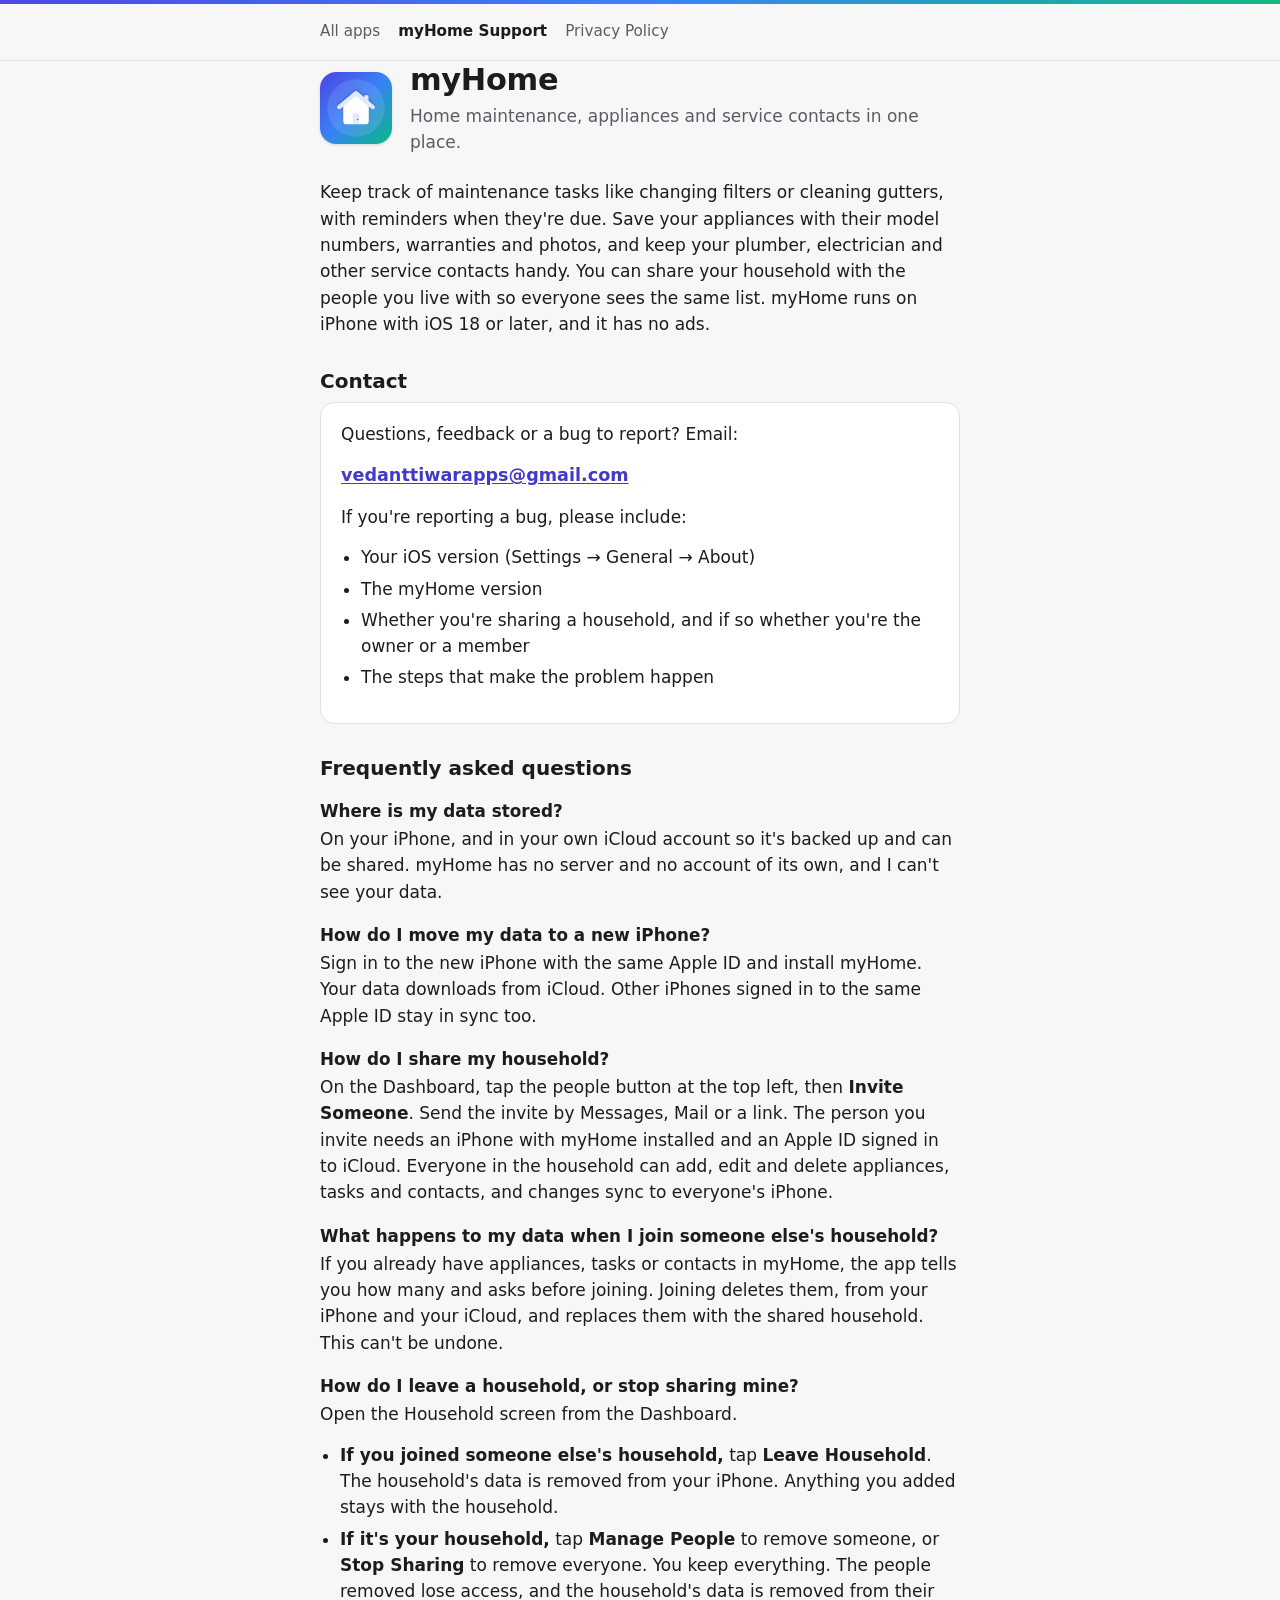
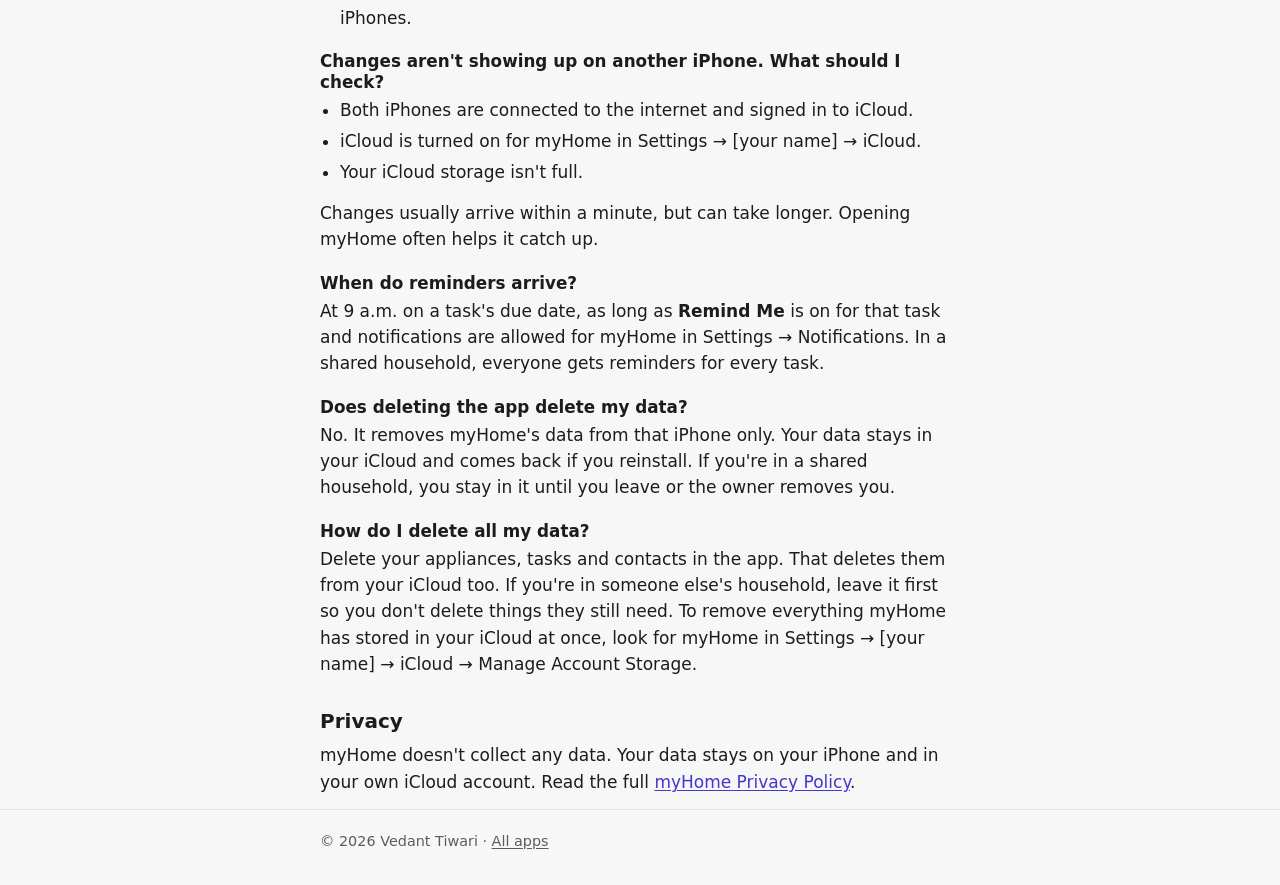
==== myhome/index.html @ 10a11e14 "Add myHome support and privacy pages - myhome/ Support page with FAQs (sync, household sharing, remi" ====
<!doctype html>
<html lang="en">
<head>
  <meta charset="utf-8">
  <meta name="viewport" content="width=device-width, initial-scale=1">
  <title>myHome Support</title>
  <meta name="description" content="Help and contact for myHome, an iPhone app for tracking home maintenance, appliances and service contacts, with household sharing through iCloud.">
  <link rel="stylesheet" href="../assets/site.css">
  <link rel="icon" type="image/png" href="../assets/icons/myhome.png">
  <link rel="apple-touch-icon" href="../assets/icons/myhome.png">
</head>
<body class="app-myhome">
  <header class="site-header">
    <div class="wrap">
      <nav aria-label="Site">
        <a href="../">All apps</a>
        <a href="./" aria-current="page">myHome Support</a>
        <a href="privacy/">Privacy Policy</a>
      </nav>
    </div>
  </header>

  <main class="wrap">
    <div class="hero">
      <img class="app-icon" src="../assets/icons/myhome.png" alt="" width="72" height="72">
      <div>
        <h1>myHome</h1>
        <p>Home maintenance, appliances and service contacts in one place.</p>
      </div>
    </div>

    <p>Keep track of maintenance tasks like changing filters or cleaning gutters, with reminders when they're due. Save your appliances with their model numbers, warranties and photos, and keep your plumber, electrician and other service contacts handy. You can share your household with the people you live with so everyone sees the same list. myHome runs on iPhone with iOS&nbsp;18 or later, and it has no ads.</p>

    <!-- App Store link: uncomment and add the URL once the app is live.
    <p><a href="https://apps.apple.com/app/idXXXXXXXXXX">Download myHome on the App Store</a></p>
    -->

    <h2 id="contact">Contact</h2>
    <div class="card">
      <p>Questions, feedback or a bug to report? Email:</p>
      <p><a class="email" href="mailto:vedanttiwarapps@gmail.com?subject=myHome%20support">vedanttiwarapps@gmail.com</a></p>
      <p>If you're reporting a bug, please include:</p>
      <ul>
        <li>Your iOS version (Settings → General → About)</li>
        <li>The myHome version</li>
        <li>Whether you're sharing a household, and if so whether you're the owner or a member</li>
        <li>The steps that make the problem happen</li>
      </ul>
    </div>

    <h2 id="faq">Frequently asked questions</h2>

    <h3>Where is my data stored?</h3>
    <p>On your iPhone, and in your own iCloud account so it's backed up and can be shared. myHome has no server and no account of its own, and I can't see your data.</p>

    <h3>How do I move my data to a new iPhone?</h3>
    <p>Sign in to the new iPhone with the same Apple ID and install myHome. Your data downloads from iCloud. Other iPhones signed in to the same Apple ID stay in sync too.</p>

    <h3>How do I share my household?</h3>
    <p>On the Dashboard, tap the people button at the top left, then <strong>Invite Someone</strong>. Send the invite by Messages, Mail or a link. The person you invite needs an iPhone with myHome installed and an Apple ID signed in to iCloud. Everyone in the household can add, edit and delete appliances, tasks and contacts, and changes sync to everyone's iPhone.</p>

    <h3>What happens to my data when I join someone else's household?</h3>
    <p>If you already have appliances, tasks or contacts in myHome, the app tells you how many and asks before joining. Joining deletes them, from your iPhone and your iCloud, and replaces them with the shared household. This can't be undone.</p>

    <h3>How do I leave a household, or stop sharing mine?</h3>
    <p>Open the Household screen from the Dashboard.</p>
    <ul>
      <li><strong>If you joined someone else's household,</strong> tap <strong>Leave Household</strong>. The household's data is removed from your iPhone. Anything you added stays with the household.</li>
      <li><strong>If it's your household,</strong> tap <strong>Manage People</strong> to remove someone, or <strong>Stop Sharing</strong> to remove everyone. You keep everything. The people removed lose access, and the household's data is removed from their iPhones.</li>
    </ul>

    <h3>Changes aren't showing up on another iPhone. What should I check?</h3>
    <ul>
      <li>Both iPhones are connected to the internet and signed in to iCloud.</li>
      <li>iCloud is turned on for myHome in Settings → [your name] → iCloud.</li>
      <li>Your iCloud storage isn't full.</li>
    </ul>
    <p>Changes usually arrive within a minute, but can take longer. Opening myHome often helps it catch up.</p>

    <h3>When do reminders arrive?</h3>
    <p>At 9 a.m. on a task's due date, as long as <strong>Remind Me</strong> is on for that task and notifications are allowed for myHome in Settings → Notifications. In a shared household, everyone gets reminders for every task.</p>

    <h3>Does deleting the app delete my data?</h3>
    <p>No. It removes myHome's data from that iPhone only. Your data stays in your iCloud and comes back if you reinstall. If you're in a shared household, you stay in it until you leave or the owner removes you.</p>

    <h3>How do I delete all my data?</h3>
    <p>Delete your appliances, tasks and contacts in the app. That deletes them from your iCloud too. If you're in someone else's household, leave it first so you don't delete things they still need. To remove everything myHome has stored in your iCloud at once, look for myHome in Settings → [your name] → iCloud → Manage Account Storage.</p>

    <h2 id="privacy">Privacy</h2>
    <p>myHome doesn't collect any data. Your data stays on your iPhone and in your own iCloud account. Read the full <a href="privacy/">myHome Privacy Policy</a>.</p>
  </main>

  <footer class="site-footer">
    <div class="wrap">
      <p>© 2026 Vedant Tiwari · <a href="../">All apps</a></p>
    </div>
  </footer>
</body>
</html>
---- assets/site.css ----
/* Shared styles for every app page. No external resources. */

:root {
  color-scheme: light dark;

  --bg: #f7f7f8;
  --surface: #ffffff;
  --text: #1c1c1e;
  --muted: #5b5b63;
  --border: #e2e2e6;
  --focus: #1a5fd0;

  /* Default accent; each app overrides these via a class on <body>. */
  --accent: #3a3a40;
  --accent-text: #3a3a40;
  --accent-gradient: linear-gradient(135deg, #6b6b73, #3a3a40);

  --radius: 14px;
  --font: -apple-system, BlinkMacSystemFont, system-ui, "Segoe UI", Roboto,
    "Helvetica Neue", Arial, sans-serif;
}

@media (prefers-color-scheme: dark) {
  :root {
    --bg: #111113;
    --surface: #1c1c1f;
    --text: #f2f2f4;
    --muted: #a8a8b0;
    --border: #2e2e33;
    --focus: #7fb0ff;
    --accent: #c8c8ce;
    --accent-text: #c8c8ce;
  }
}

/* ---- Per-app accent tokens ---- */

.app-mywallet {
  --accent: #4f46e5;
  --accent-text: #4338ca;
  --accent-gradient: linear-gradient(135deg, #4f46e5 0%, #3d7be8 50%, #1fb5a6 100%);
}

@media (prefers-color-scheme: dark) {
  .app-mywallet {
    --accent: #818cf8;
    --accent-text: #a5b4fc;
  }
}

.app-myhome {
  --accent: #4f46e5;
  --accent-text: #4338ca;
  --accent-gradient: linear-gradient(135deg, #4f46e5 0%, #3b82f6 50%, #10b981 100%);
}

@media (prefers-color-scheme: dark) {
  .app-myhome {
    --accent: #818cf8;
    --accent-text: #a5b4fc;
  }
}

/* ---- Base ---- */

*,
*::before,
*::after {
  box-sizing: border-box;
}

html {
  -webkit-text-size-adjust: 100%;
}

body {
  margin: 0;
  background: var(--bg);
  color: var(--text);
  font-family: var(--font);
  font-size: 17px;
  line-height: 1.55;
}

.wrap {
  max-width: 680px;
  margin: 0 auto;
  padding: 0 20px;
}

/* Thin accent band at the very top of each page */
body::before {
  content: "";
  display: block;
  height: 4px;
  background: var(--accent-gradient);
}

a {
  color: var(--accent-text);
  text-underline-offset: 2px;
}

a:hover {
  text-decoration-thickness: 2px;
}

:focus-visible {
  outline: 3px solid var(--focus);
  outline-offset: 2px;
  border-radius: 4px;
}

h1,
h2,
h3 {
  line-height: 1.25;
  margin: 0;
}

h1 {
  font-size: 1.9rem;
  letter-spacing: -0.01em;
}

h2 {
  font-size: 1.25rem;
  margin-top: 2rem;
  margin-bottom: 0.5rem;
}

h3 {
  font-size: 1.05rem;
  margin-top: 1.25rem;
  margin-bottom: 0.25rem;
}

p,
ul {
  margin: 0 0 0.9rem;
}

ul {
  padding-left: 1.25rem;
}

li + li {
  margin-top: 0.3rem;
}

/* ---- Header / nav ---- */

.site-header {
  padding: 16px 0;
  border-bottom: 1px solid var(--border);
}

.site-header nav {
  display: flex;
  flex-wrap: wrap;
  gap: 4px 18px;
  font-size: 0.95rem;
}

.site-header a {
  color: var(--muted);
  text-decoration: none;
}

.site-header a:hover {
  color: var(--text);
  text-decoration: underline;
}

.site-header a[aria-current="page"] {
  color: var(--text);
  font-weight: 600;
}

main {
  padding: 32px 0 40px;
}

/* ---- App hero ---- */

.hero {
  display: flex;
  align-items: center;
  gap: 18px;
  margin-bottom: 1.5rem;
}

.app-icon {
  width: 72px;
  height: 72px;
  border-radius: 22.5%;
  flex-shrink: 0;
  box-shadow: 0 1px 3px rgba(0, 0, 0, 0.15);
}

.hero p {
  margin: 0.25rem 0 0;
  color: var(--muted);
}

.meta {
  color: var(--muted);
  font-size: 0.95rem;
}

.summary {
  background: var(--surface);
  border: 1px solid var(--border);
  border-left: 4px solid var(--accent);
  border-radius: var(--radius);
  padding: 14px 18px;
  margin: 1rem 0 0.5rem;
}

.summary p:last-child {
  margin-bottom: 0;
}

/* ---- Cards ---- */

.card {
  background: var(--surface);
  border: 1px solid var(--border);
  border-radius: var(--radius);
  padding: 18px 20px;
}

.email {
  font-size: 1.1rem;
  font-weight: 600;
  user-select: all;
  -webkit-user-select: all;
  word-break: break-all;
}

/* ---- App list (home) ---- */

.app-list {
  list-style: none;
  padding: 0;
  margin: 1rem 0 0;
  display: grid;
  gap: 14px;
}

.app-card {
  display: flex;
  align-items: center;
  gap: 16px;
}

.app-card .app-icon {
  width: 60px;
  height: 60px;
}

.app-card h3 {
  margin: 0 0 0.2rem;
  font-size: 1.15rem;
}

.app-card .links {
  display: flex;
  flex-wrap: wrap;
  gap: 4px 16px;
  margin: 0;
  font-size: 0.95rem;
}

/* ---- Footer ---- */

.site-footer {
  border-top: 1px solid var(--border);
  padding: 20px 0 32px;
  color: var(--muted);
  font-size: 0.9rem;
}

.site-footer p {
  margin: 0;
}

.site-footer a {
  color: var(--muted);
}

@media (max-width: 420px) {
  body {
    font-size: 16px;
  }

  h1 {
    font-size: 1.6rem;
  }

  .app-icon {
    width: 60px;
    height: 60px;
  }
}
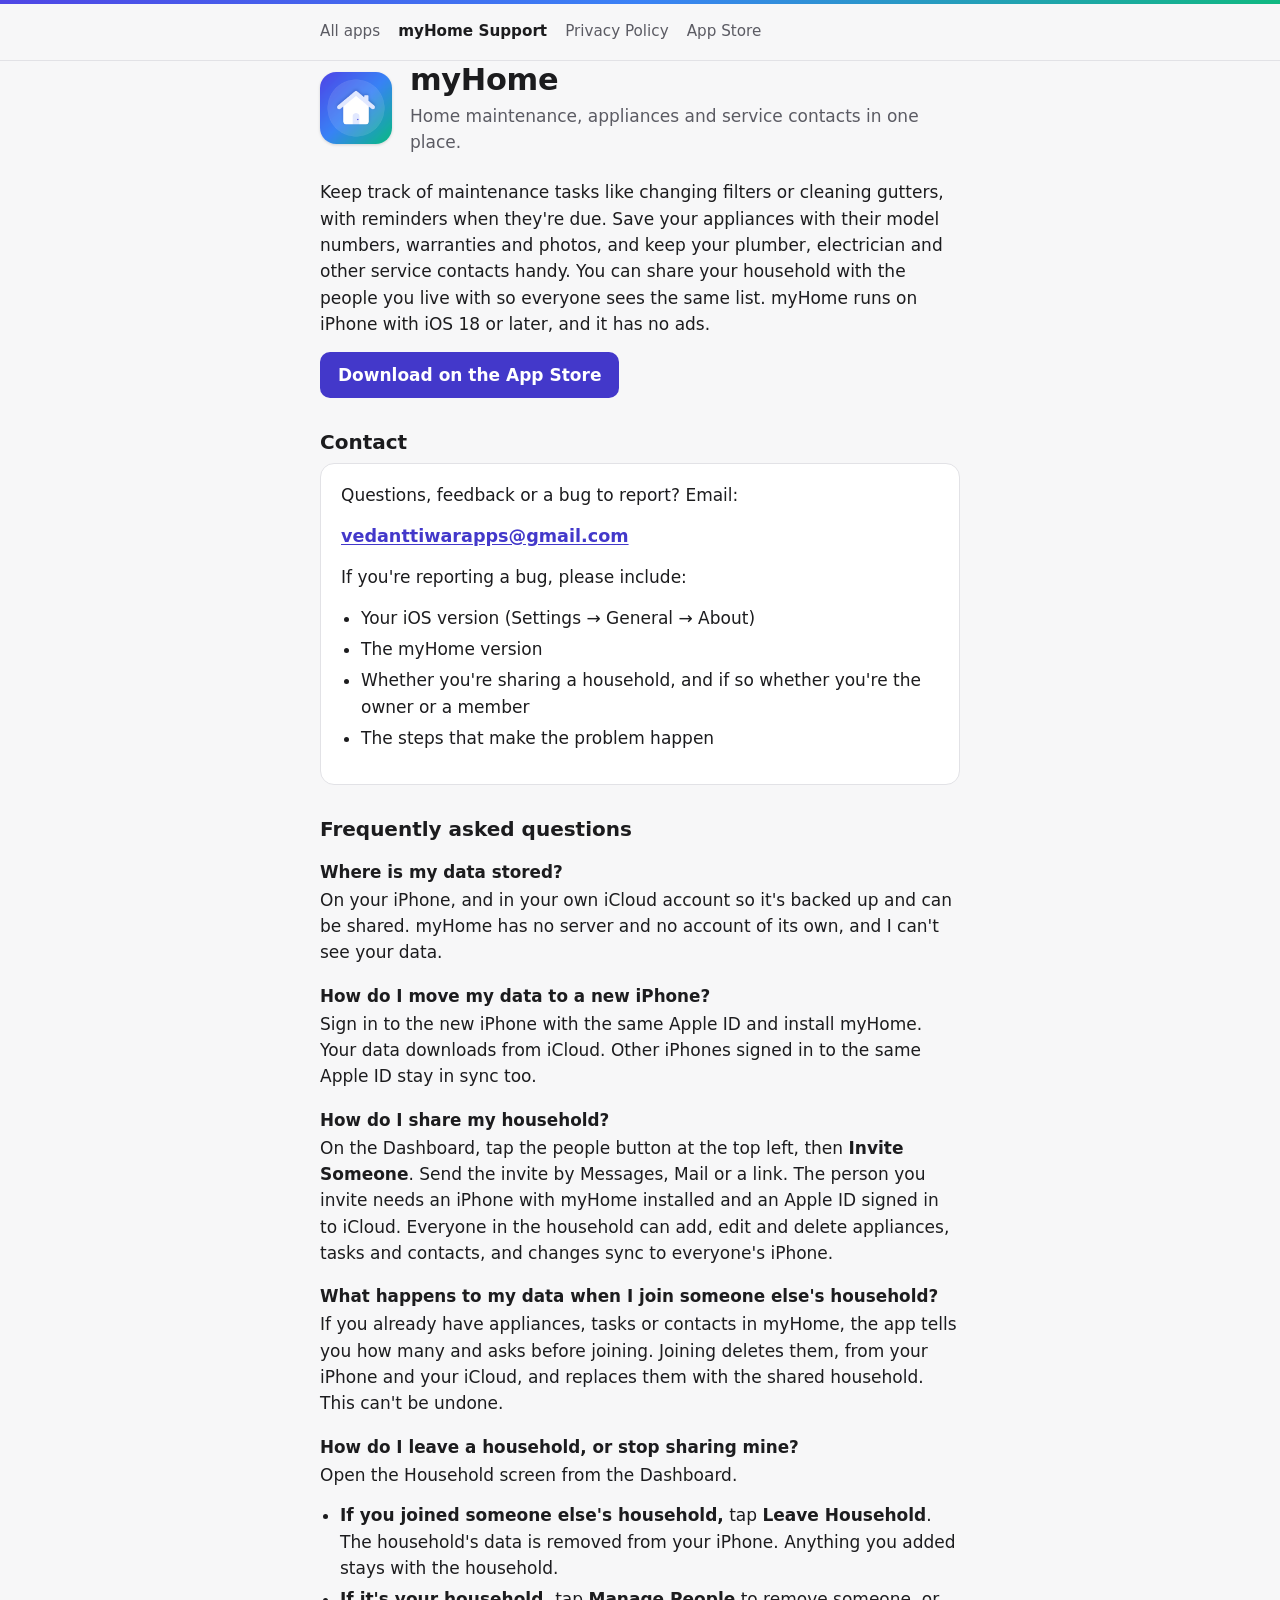
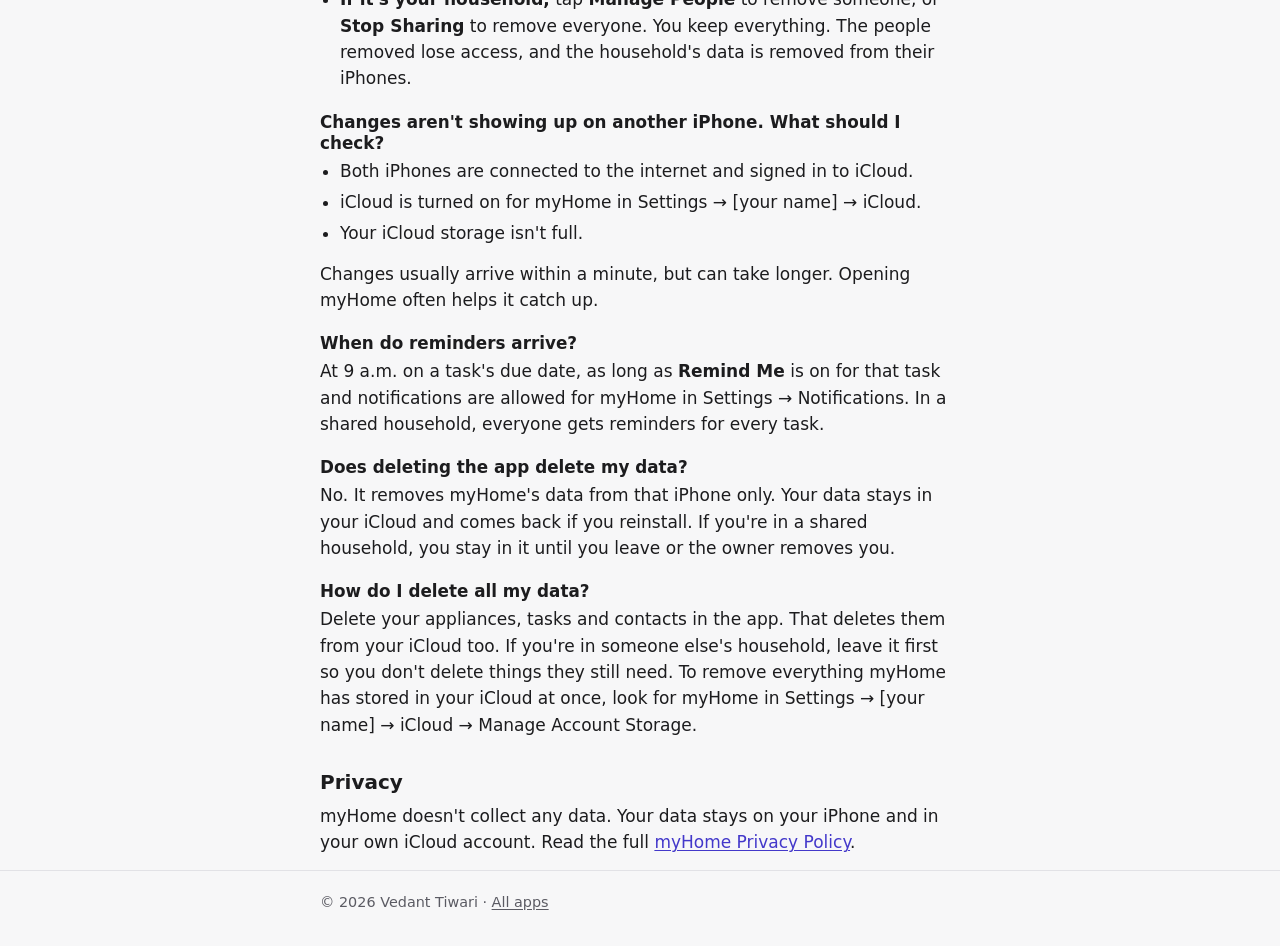
==== commit eb9a8955: "add links" ====
--- a/myhome/index.html
+++ b/myhome/index.html
@@ -16,6 +16,7 @@
         <a href="../">All apps</a>
         <a href="./" aria-current="page">myHome Support</a>
         <a href="privacy/">Privacy Policy</a>
+        <a href="https://apps.apple.com/us/app/myhome-maintenance-tracker/id6820315204">App Store</a>
       </nav>
     </div>
   </header>
@@ -31,9 +32,7 @@
 
     <p>Keep track of maintenance tasks like changing filters or cleaning gutters, with reminders when they're due. Save your appliances with their model numbers, warranties and photos, and keep your plumber, electrician and other service contacts handy. You can share your household with the people you live with so everyone sees the same list. myHome runs on iPhone with iOS&nbsp;18 or later, and it has no ads.</p>
 
-    <!-- App Store link: uncomment and add the URL once the app is live.
-    <p><a href="https://apps.apple.com/app/idXXXXXXXXXX">Download myHome on the App Store</a></p>
-    -->
+    <p><a class="store-button" href="https://apps.apple.com/us/app/myhome-maintenance-tracker/id6820315204">Download on the App Store</a></p>
 
     <h2 id="contact">Contact</h2>
     <div class="card">
--- a/assets/site.css
+++ b/assets/site.css
@@ -61,6 +61,19 @@
   }
 }
 
+.app-myworth {
+  --accent: #2a78d6;
+  --accent-text: #1c4fa8;
+  --accent-gradient: linear-gradient(135deg, #1c4fa8 0%, #2a78d6 50%, #3a8de8 100%);
+}
+
+@media (prefers-color-scheme: dark) {
+  .app-myworth {
+    --accent: #3987e5;
+    --accent-text: #8ab8f2;
+  }
+}
+
 /* ---- Base ---- */
 
 *,
@@ -264,6 +277,12 @@
   font-size: 1.15rem;
 }
 
+.app-card .subtitle {
+  margin: 0 0 0.35rem;
+  color: var(--muted);
+  font-size: 0.95rem;
+}
+
 .app-card .links {
   display: flex;
   flex-wrap: wrap;
@@ -272,6 +291,30 @@
   font-size: 0.95rem;
 }
 
+/* ---- App Store button ---- */
+
+.store-button {
+  display: inline-block;
+  padding: 10px 18px;
+  border-radius: 10px;
+  background: var(--accent-text);
+  color: #fff;
+  font-weight: 600;
+  text-decoration: none;
+}
+
+.store-button:hover {
+  text-decoration: none;
+  filter: brightness(1.1);
+}
+
+@media (prefers-color-scheme: dark) {
+  .store-button {
+    background: var(--accent);
+    color: #111113;
+  }
+}
+
 /* ---- Footer ---- */
 
 .site-footer {
